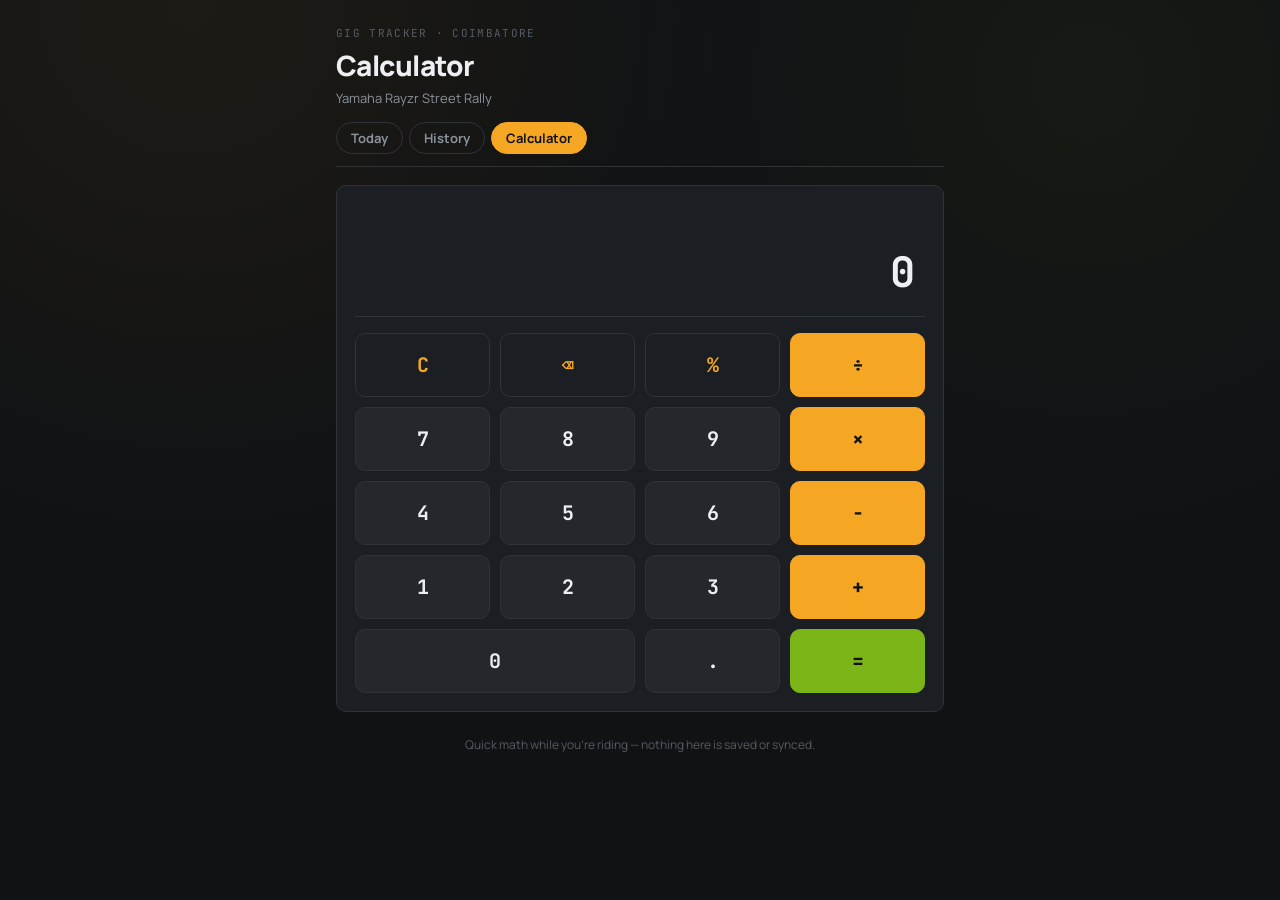
==== calculator.html @ 2472aa69 "v2.0.3" ====
<!DOCTYPE html>
<html lang="en">
<head>
<meta charset="UTF-8">
<meta name="viewport" content="width=device-width, initial-scale=1.0">
<title>Ride Log — Calculator</title>
<link rel="preconnect" href="https://fonts.googleapis.com">
<link rel="preconnect" href="https://fonts.gstatic.com" crossorigin>
<link href="https://fonts.googleapis.com/css2?family=JetBrains+Mono:wght@400;500;700;800&family=Manrope:wght@400;500;600;700;800&display=swap" rel="stylesheet">
<link rel="stylesheet" href="style.css">
</head>
<body>

<div class="dash">

  <!-- ===== HEADER ===== -->
  <header class="cluster-header">
    <div class="header-left">
      <span class="eyebrow">GIG TRACKER · COIMBATORE</span>
      <h1>Calculator</h1>
      <span class="bike-tag">Yamaha Rayzr Street Rally</span>
    </div>
  </header>

  <nav class="page-nav">
    <a href="index.html" class="page-nav-link">Today</a>
    <a href="history.html" class="page-nav-link">History</a>
    <a href="calculator.html" class="page-nav-link is-active">Calculator</a>
  </nav>

  <!-- ===== CALCULATOR ===== -->
  <section class="calc-wrap">
    <div class="calc-display">
      <div class="calc-expression" id="calcExpression">&nbsp;</div>
      <div class="calc-current" id="calcCurrent">0</div>
    </div>

    <div class="calc-grid">
      <button type="button" class="calc-btn calc-btn-fn" data-action="clear">C</button>
      <button type="button" class="calc-btn calc-btn-fn" data-action="backspace">⌫</button>
      <button type="button" class="calc-btn calc-btn-fn" data-action="percent">%</button>
      <button type="button" class="calc-btn calc-btn-op" data-action="op" data-op="÷">÷</button>

      <button type="button" class="calc-btn" data-action="digit" data-digit="7">7</button>
      <button type="button" class="calc-btn" data-action="digit" data-digit="8">8</button>
      <button type="button" class="calc-btn" data-action="digit" data-digit="9">9</button>
      <button type="button" class="calc-btn calc-btn-op" data-action="op" data-op="×">×</button>

      <button type="button" class="calc-btn" data-action="digit" data-digit="4">4</button>
      <button type="button" class="calc-btn" data-action="digit" data-digit="5">5</button>
      <button type="button" class="calc-btn" data-action="digit" data-digit="6">6</button>
      <button type="button" class="calc-btn calc-btn-op" data-action="op" data-op="−">−</button>

      <button type="button" class="calc-btn" data-action="digit" data-digit="1">1</button>
      <button type="button" class="calc-btn" data-action="digit" data-digit="2">2</button>
      <button type="button" class="calc-btn" data-action="digit" data-digit="3">3</button>
      <button type="button" class="calc-btn calc-btn-op" data-action="op" data-op="+">+</button>

      <button type="button" class="calc-btn calc-btn-wide" data-action="digit" data-digit="0">0</button>
      <button type="button" class="calc-btn" data-action="decimal">.</button>
      <button type="button" class="calc-btn calc-btn-equals" data-action="equals">=</button>
    </div>
  </section>

  <footer class="dash-footer">
    <p>Quick math while you're riding — nothing here is saved or synced.</p>
  </footer>

</div>

<script src="calculator.js"></script>
</body>
</html>
---- style.css ----
/* ============================================
   TOKENS
   ============================================ */
:root {
  --bg: #101214;
  --surface: #1b1e22;
  --surface-hi: #24282d;
  --hairline: #2e3339;

  --text: #edeff2;
  --text-dim: #8b929b;
  --text-faint: #565c64;

  --amber: #f5a623;
  --amber-dim: #7a5416;
  --red: #e4572e;
  --red-dim: #5c2417;
  --green: #7cb518;
  --green-dim: #33480d;
  --blue: #4d9de0;
  --blue-dim: #1f3f57;

  --font-display: 'JetBrains Mono', monospace;
  --font-body: 'Manrope', sans-serif;

  --radius: 10px;
}

* { box-sizing: border-box; }

/* [hidden] must always win over display:flex/grid set by component classes below */
[hidden] { display: none !important; }

html, body {
  margin: 0;
  padding: 0;
  background: var(--bg);
  color: var(--text);
  font-family: var(--font-body);
  -webkit-font-smoothing: antialiased;
}

body {
  background-image:
    radial-gradient(circle at 15% 0%, rgba(245, 166, 35, 0.06), transparent 40%),
    radial-gradient(circle at 85% 10%, rgba(124, 181, 24, 0.05), transparent 35%);
}

a { color: var(--amber); }

.dash {
  max-width: 640px;
  margin: 0 auto;
  padding: 20px 16px 48px;
}

/* ============================================
   HEADER
   ============================================ */
.cluster-header {
  display: flex;
  justify-content: space-between;
  align-items: flex-start;
  margin-bottom: 14px;
}

.eyebrow {
  font-family: var(--font-display);
  font-size: 11px;
  letter-spacing: 0.12em;
  color: var(--text-faint);
  text-transform: uppercase;
}

.header-left h1 {
  margin: 4px 0 2px;
  font-size: 28px;
  font-weight: 800;
  letter-spacing: -0.02em;
}

.bike-tag {
  font-size: 13px;
  color: var(--text-dim);
}

.header-right {
  display: flex;
  align-items: center;
  gap: 6px;
  margin-top: 6px;
  font-size: 12px;
  color: var(--text-dim);
  white-space: nowrap;
}

.sync-dot {
  width: 8px;
  height: 8px;
  border-radius: 50%;
  background: var(--text-faint);
  transition: background 0.3s ease, box-shadow 0.3s ease;
}
.sync-dot.is-live {
  background: var(--green);
  box-shadow: 0 0 6px rgba(124, 181, 24, 0.7);
}
.sync-dot.is-error {
  background: var(--red);
  box-shadow: 0 0 6px rgba(228, 87, 46, 0.7);
}

/* ============================================
   PAGE NAV
   ============================================ */
.page-nav {
  display: flex;
  gap: 6px;
  margin-bottom: 18px;
  border-bottom: 1px solid var(--hairline);
  padding-bottom: 12px;
}

.page-nav-link {
  font-family: var(--font-body);
  font-size: 13px;
  font-weight: 700;
  text-decoration: none;
  color: var(--text-dim);
  background: transparent;
  border: 1px solid var(--hairline);
  border-radius: 20px;
  padding: 6px 14px;
}

.page-nav-link.is-active {
  color: var(--bg);
  background: var(--amber);
  border-color: var(--amber);
}

/* ============================================
   DAY CONTROL
   ============================================ */
.day-control {
  margin-bottom: 14px;
}

.day-start-card,
.day-active-card {
  background: var(--surface);
  border: 1px solid var(--hairline);
  border-radius: var(--radius);
  padding: 18px;
}

.day-start-card {
  display: flex;
  flex-direction: column;
  gap: 8px;
}

.day-card-title {
  font-family: var(--font-display);
  font-size: 11px;
  letter-spacing: 0.1em;
  text-transform: uppercase;
  color: var(--text-faint);
}

.day-card-hint {
  margin: 0;
  font-size: 12px;
  color: var(--text-faint);
}

.day-start-row {
  display: flex;
  gap: 10px;
}

.day-start-row input {
  flex: 1;
}

.btn-start-day {
  font-family: var(--font-body);
  font-weight: 700;
  font-size: 14px;
  color: var(--bg);
  background: var(--green);
  border: none;
  border-radius: 6px;
  padding: 0 18px;
  cursor: pointer;
  white-space: nowrap;
}
.btn-start-day:hover:not(:disabled) { filter: brightness(1.08); }
.btn-start-day:disabled { opacity: 0.4; cursor: not-allowed; }

.day-active-card {
  display: flex;
  justify-content: space-between;
  align-items: center;
  gap: 12px;
  border-left: 3px solid var(--green);
}

.day-active-info {
  display: flex;
  flex-direction: column;
  gap: 2px;
}

.day-active-status {
  display: flex;
  align-items: center;
  gap: 6px;
  font-size: 12px;
  font-weight: 700;
  color: var(--green);
  text-transform: uppercase;
  letter-spacing: 0.06em;
}

.day-active-status .live-dot {
  width: 7px;
  height: 7px;
  border-radius: 50%;
  background: var(--green);
  box-shadow: 0 0 6px rgba(124, 181, 24, 0.8);
  animation: pulse 1.6s ease-in-out infinite;
}

@keyframes pulse {
  0%, 100% { opacity: 1; }
  50% { opacity: 0.4; }
}

.day-active-detail {
  font-family: var(--font-display);
  font-size: 13px;
  color: var(--text-dim);
}

.btn-end-day {
  font-family: var(--font-body);
  font-weight: 700;
  font-size: 13px;
  color: var(--text);
  background: var(--surface-hi);
  border: 1px solid var(--red-dim);
  border-radius: 6px;
  padding: 10px 16px;
  cursor: pointer;
  white-space: nowrap;
}
.btn-end-day:hover { border-color: var(--red); color: var(--red); }

/* ============================================
   GPS CAPTURE (Start Ride pickup, End Ride drop)
   ============================================ */
.gps-row {
  display: flex;
  gap: 8px;
}
.gps-row input { flex: 1; }

.gps-btn {
  font-family: var(--font-body);
  font-weight: 700;
  font-size: 13px;
  color: var(--bg);
  background: var(--blue);
  border: none;
  border-radius: 6px;
  padding: 0 14px;
  cursor: pointer;
  white-space: nowrap;
}
.gps-btn:hover { filter: brightness(1.08); }
.gps-btn:disabled { opacity: 0.5; cursor: not-allowed; }

.gps-btn-warehouse {
  background: var(--amber);
}

.warehouse-save-link {
  display: block;
  margin-top: 6px;
  font-family: var(--font-body);
  font-size: 12px;
  font-weight: 600;
  color: var(--amber);
  background: transparent;
  border: none;
  padding: 0;
  cursor: pointer;
  text-align: left;
}
.warehouse-save-link:hover { text-decoration: underline; }

.checkbox-label {
  display: flex;
  align-items: center;
  gap: 8px;
  font-size: 13px;
  font-weight: 600;
  color: var(--text-dim);
  cursor: pointer;
}
.checkbox-label input[type="checkbox"] {
  width: 18px;
  height: 18px;
  accent-color: var(--amber);
  cursor: pointer;
}

.gps-status {
  display: block;
  font-size: 11px;
  margin-top: 4px;
  min-height: 14px;
}
.gps-status-loading { color: var(--text-faint); }
.gps-status-ok { color: var(--green); }
.gps-status-error { color: var(--red); }

.distance-display {
  font-family: var(--font-display);
  font-weight: 700;
  font-size: 15px;
  color: var(--amber);
  background: var(--surface-hi);
  border: 1px solid var(--hairline);
  border-radius: 6px;
  padding: 10px;
}

/* ============================================
   RIDE IN PROGRESS (blue accent — distinct from
   the green day-in-progress card)
   ============================================ */
.ride-active-card {
  display: flex;
  justify-content: space-between;
  align-items: center;
  gap: 12px;
  background: var(--surface);
  border: 1px solid var(--hairline);
  border-left: 3px solid var(--blue);
  border-radius: var(--radius);
  padding: 18px;
}

.ride-active-info {
  display: flex;
  flex-direction: column;
  gap: 2px;
}

.ride-active-status {
  display: flex;
  align-items: center;
  gap: 6px;
  font-size: 12px;
  font-weight: 700;
  color: var(--blue);
  text-transform: uppercase;
  letter-spacing: 0.06em;
}

.ride-active-status .live-dot {
  width: 7px;
  height: 7px;
  border-radius: 50%;
  background: var(--blue);
  box-shadow: 0 0 6px rgba(77, 157, 224, 0.8);
  animation: pulse 1.6s ease-in-out infinite;
}

.ride-active-detail {
  font-family: var(--font-display);
  font-size: 13px;
  color: var(--text-dim);
}

.btn-end-ride {
  font-family: var(--font-body);
  font-weight: 700;
  font-size: 13px;
  color: var(--text);
  background: var(--surface-hi);
  border: 1px solid var(--blue-dim);
  border-radius: 6px;
  padding: 10px 16px;
  cursor: pointer;
  white-space: nowrap;
}
.btn-end-ride:hover { border-color: var(--blue); color: var(--blue); }

/* ============================================
   DAY-COMPLETE CARD
   ============================================ */
.day-complete-card {
  background: var(--surface);
  border: 1px solid var(--green-dim);
  border-radius: var(--radius);
  padding: 18px;
  margin-bottom: 14px;
}

.day-complete-figures {
  display: flex;
  flex-wrap: wrap;
  gap: 14px 8px;
  margin: 12px 0 16px;
}

.day-complete-actions {
  display: flex;
  gap: 10px;
}

.day-complete-actions .btn-secondary,
.day-complete-actions .btn-save {
  flex: 1;
  margin-top: 0;
  text-align: center;
  text-decoration: none;
  display: flex;
  align-items: center;
  justify-content: center;
}

/* ============================================
   ODOMETER BLOCK (Today strip)
   ============================================ */
.odometer-block {
  background: var(--surface);
  border: 1px solid var(--hairline);
  border-radius: var(--radius);
  padding: 22px 20px 18px;
  margin-bottom: 14px;
  position: relative;
  overflow: hidden;
}

.odometer-block::before {
  content: '';
  position: absolute;
  top: 0; left: 0; right: 0;
  height: 2px;
  background: linear-gradient(90deg, var(--amber), transparent 70%);
}

.odo-label {
  font-family: var(--font-display);
  font-size: 11px;
  letter-spacing: 0.14em;
  color: var(--text-faint);
}

.odo-digits {
  font-family: var(--font-display);
  font-weight: 700;
  font-variant-numeric: tabular-nums;
  font-size: 52px;
  line-height: 1.1;
  color: var(--amber);
  margin-top: 2px;
  display: flex;
  align-items: baseline;
  gap: 4px;
}

.odo-digits .rupee {
  font-size: 28px;
  color: var(--text-dim);
}

.odo-secondary {
  display: flex;
  align-items: center;
  margin-top: 16px;
  padding-top: 14px;
  border-top: 1px solid var(--hairline);
}

.odo-stat {
  flex: 1;
  text-align: center;
}

.odo-stat-value {
  display: block;
  font-family: var(--font-display);
  font-size: 18px;
  font-weight: 700;
  font-variant-numeric: tabular-nums;
}

.odo-stat-label {
  display: block;
  font-size: 11px;
  color: var(--text-faint);
  margin-top: 2px;
  text-transform: uppercase;
  letter-spacing: 0.08em;
}

.odo-divider {
  width: 1px;
  height: 28px;
  background: var(--hairline);
}

.odo-payment-split {
  display: flex;
  gap: 8px;
  margin-top: 14px;
}

.pay-chip {
  flex: 1;
  display: flex;
  justify-content: space-between;
  align-items: center;
  border-radius: 6px;
  padding: 8px 12px;
  font-size: 12px;
}

.pay-chip-cash {
  background: var(--green-dim);
  color: #cbe89a;
}
.pay-chip-upi {
  background: var(--blue-dim);
  color: #b9dcf5;
}

.pay-chip-label {
  font-weight: 600;
  text-transform: uppercase;
  letter-spacing: 0.06em;
  font-size: 10px;
}

.pay-chip-value {
  font-family: var(--font-display);
  font-weight: 700;
  font-variant-numeric: tabular-nums;
}

/* ============================================
   RANGE STRIP (History page)
   ============================================ */
.range-strip {
  background: var(--surface);
  border: 1px solid var(--hairline);
  border-radius: var(--radius);
  padding: 14px 16px 16px;
  margin-bottom: 28px;
}

.range-tabs {
  display: flex;
  gap: 6px;
  margin-bottom: 14px;
}

.range-tab {
  font-family: var(--font-body);
  font-size: 12px;
  font-weight: 600;
  color: var(--text-dim);
  background: transparent;
  border: 1px solid var(--hairline);
  border-radius: 20px;
  padding: 5px 12px;
  cursor: pointer;
  transition: all 0.15s ease;
}

.range-tab.is-active {
  color: var(--bg);
  background: var(--amber);
  border-color: var(--amber);
}

.range-figures {
  display: flex;
  flex-wrap: wrap;
  gap: 14px 8px;
}

.range-figure {
  flex: 1 1 40%;
  min-width: 110px;
}

.range-figure-value {
  display: block;
  font-family: var(--font-display);
  font-size: 16px;
  font-weight: 700;
  font-variant-numeric: tabular-nums;
  white-space: nowrap;
  overflow: hidden;
  text-overflow: ellipsis;
}

.range-figure-label {
  display: block;
  font-size: 11px;
  color: var(--text-faint);
  margin-top: 2px;
}

/* ============================================
   SECTION HEADINGS
   ============================================ */
h2 {
  display: flex;
  align-items: center;
  gap: 10px;
  font-size: 15px;
  font-weight: 700;
  letter-spacing: -0.01em;
  margin: 0 0 14px;
}

.section-num {
  font-family: var(--font-display);
  font-size: 12px;
  color: var(--bg);
  background: var(--text-dim);
  border-radius: 4px;
  padding: 2px 6px;
}

/* ============================================
   LOCKED NOTICE
   ============================================ */
.locked-notice {
  background: var(--surface);
  border: 1px dashed var(--hairline);
  border-radius: var(--radius);
  padding: 16px;
  color: var(--text-faint);
  font-size: 13px;
  text-align: center;
}

/* ============================================
   FORM (shared: ride form + modal form)
   ============================================ */
.log-form-section {
  margin-bottom: 24px;
}

.ride-form,
.modal form {
  display: grid;
  grid-template-columns: 1fr;
  gap: 12px;
  background: var(--surface);
  border: 1px solid var(--hairline);
  border-radius: var(--radius);
  padding: 18px;
}

.modal form {
  border: none;
  padding: 0;
}

.field {
  display: flex;
  flex-direction: column;
  gap: 6px;
}

.field-full { grid-column: 1 / -1; }

label {
  font-size: 12px;
  font-weight: 600;
  color: var(--text-dim);
}

.optional {
  font-weight: 400;
  color: var(--text-faint);
}

input, select {
  font-family: var(--font-body);
  font-size: 14px;
  color: var(--text);
  background: var(--surface-hi);
  border: 1px solid var(--hairline);
  border-radius: 6px;
  padding: 10px 10px;
  width: 100%;
}

input:focus, select:focus {
  outline: 2px solid var(--amber);
  outline-offset: 1px;
}

input::placeholder { color: var(--text-faint); }

/* Fare input gets extra visual weight since it's tapped every ride */
#fare {
  font-family: var(--font-display);
  font-size: 22px;
  font-weight: 700;
  padding: 12px 10px;
}

/* ============================================
   CANCELLED-RIDE TOGGLE
   ============================================ */
.cancelled-toggle {
  grid-column: 1 / -1;
  display: flex;
  justify-content: space-between;
  align-items: center;
  font-family: var(--font-body);
  font-size: 13px;
  font-weight: 600;
  color: var(--text-dim);
  background: var(--surface-hi);
  border: 1px solid var(--hairline);
  border-radius: 6px;
  padding: 10px 14px;
  cursor: pointer;
}

.cancelled-toggle-state {
  font-family: var(--font-display);
  font-weight: 700;
  color: var(--text-faint);
}

.cancelled-toggle.is-active {
  border-color: var(--red);
  color: var(--red);
}
.cancelled-toggle.is-active .cancelled-toggle-state {
  color: var(--red);
}

/* ============================================
   TIP / EXTRA COLLAPSIBLE
   ============================================ */
.extras-toggle {
  grid-column: 1 / -1;
  font-family: var(--font-body);
  font-size: 13px;
  font-weight: 600;
  color: var(--amber);
  background: transparent;
  border: 1px dashed var(--hairline);
  border-radius: 6px;
  padding: 10px;
  cursor: pointer;
  text-align: left;
}

.extras-fields {
  grid-column: 1 / -1;
  display: grid;
  grid-template-columns: 1fr 1fr;
  gap: 12px;
}

/* ============================================
   PILL GROUPS (platform + payment)
   ============================================ */
.pill-group {
  display: flex;
  flex-wrap: wrap;
  gap: 8px;
}

.pill {
  font-family: var(--font-body);
  font-size: 13px;
  font-weight: 600;
  color: var(--text-dim);
  background: var(--surface-hi);
  border: 1px solid var(--hairline);
  border-radius: 20px;
  padding: 9px 16px;
  cursor: pointer;
  transition: all 0.15s ease;
}

.pill.is-active {
  color: var(--bg);
  background: var(--amber);
  border-color: var(--amber);
}

.pill-group-payment .pill {
  flex: 1;
  text-align: center;
  border-radius: 6px;
  padding: 12px;
}

.pill-group-payment .pill-cash.is-active {
  background: var(--green);
  border-color: var(--green);
  color: var(--bg);
}
.pill-group-payment .pill-upi.is-active {
  background: var(--blue);
  border-color: var(--blue);
  color: var(--bg);
}

/* ============================================
   BUTTONS
   ============================================ */
.btn-save {
  grid-column: 1 / -1;
  margin-top: 4px;
  font-family: var(--font-body);
  font-weight: 700;
  font-size: 14px;
  color: var(--bg);
  background: var(--amber);
  border: none;
  border-radius: 6px;
  padding: 14px;
  cursor: pointer;
  transition: filter 0.15s ease, transform 0.05s ease;
}

.btn-save:hover:not(:disabled) { filter: brightness(1.08); }
.btn-save:active:not(:disabled) { transform: scale(0.99); }
.btn-save:disabled { opacity: 0.5; cursor: not-allowed; }

.btn-secondary {
  font-family: var(--font-body);
  font-weight: 600;
  font-size: 14px;
  color: var(--text-dim);
  background: transparent;
  border: 1px solid var(--hairline);
  border-radius: 6px;
  padding: 14px;
  cursor: pointer;
}

/* ============================================
   RECENT RIDES (Today page mini-list)
   ============================================ */
.recent-rides {
  margin-bottom: 24px;
}

.recent-list {
  background: var(--surface);
  border: 1px solid var(--hairline);
  border-radius: var(--radius);
  overflow: hidden;
}

.recent-row {
  display: flex;
  align-items: center;
  gap: 10px;
  padding: 11px 14px;
  border-bottom: 1px solid var(--hairline);
  font-size: 13px;
}
.recent-row:last-child { border-bottom: none; }

.recent-time {
  font-family: var(--font-display);
  color: var(--text-faint);
  flex-shrink: 0;
}

.recent-mid {
  flex: 1;
  color: var(--text-dim);
  overflow: hidden;
  text-overflow: ellipsis;
  white-space: nowrap;
}

.recent-amount {
  font-family: var(--font-display);
  font-weight: 700;
  flex-shrink: 0;
}

.recent-row-cancelled .recent-amount {
  color: var(--red);
  font-weight: 600;
}

.recent-empty {
  padding: 18px 14px;
  color: var(--text-faint);
  font-size: 13px;
  text-align: center;
  margin: 0;
}

/* ============================================
   TABLE (History page)
   ============================================ */
.log-table-section { margin-bottom: 20px; }

/* ============================================
   ACCORDION (date-grouped ride log)
   ============================================ */
.accordion {
  display: flex;
  flex-direction: column;
  gap: 8px;
}

.date-group {
  background: var(--surface);
  border: 1px solid var(--hairline);
  border-radius: var(--radius);
  overflow: hidden;
}

.date-group-summary {
  display: flex;
  align-items: center;
  gap: 10px;
  padding: 14px 16px;
  cursor: pointer;
  list-style: none;
  user-select: none;
}
.date-group-summary::-webkit-details-marker { display: none; }
.date-group-summary::marker { content: ''; }

.date-group-date {
  font-family: var(--font-display);
  font-weight: 700;
  font-size: 14px;
}

.date-group-meta {
  flex: 1;
  font-size: 12px;
  color: var(--text-faint);
  font-family: var(--font-display);
}

.date-group-chevron {
  color: var(--text-faint);
  transition: transform 0.15s ease;
  font-size: 12px;
}

.date-group[open] .date-group-chevron {
  transform: rotate(180deg);
}

.date-group[open] .date-group-summary {
  border-bottom: 1px solid var(--hairline);
}

.date-group-table-wrap {
  border: none;
  border-radius: 0;
  max-height: 320px;
}

.table-wrap {
  background: var(--surface);
  border: 1px solid var(--hairline);
  border-radius: var(--radius);
  overflow-x: auto;
  overflow-y: auto;
  max-height: 380px;
  position: relative;
}

.table-wrap::after {
  content: '';
  position: sticky;
  float: right;
  top: 0;
  right: 0;
  width: 18px;
  height: 100%;
  margin-left: -18px;
  background: linear-gradient(90deg, transparent, var(--surface));
  pointer-events: none;
}

.log-table {
  width: 100%;
  border-collapse: collapse;
  font-size: 13px;
  white-space: nowrap;
}

.log-table th {
  text-align: left;
  font-family: var(--font-display);
  font-size: 10px;
  letter-spacing: 0.08em;
  text-transform: uppercase;
  color: var(--text-faint);
  padding: 12px 14px;
  border-bottom: 1px solid var(--hairline);
  position: sticky;
  top: 0;
  background: var(--surface);
  z-index: 1;
}

.log-table td {
  padding: 11px 14px;
  border-bottom: 1px solid var(--hairline);
  font-variant-numeric: tabular-nums;
}

.log-table tbody tr:last-child td { border-bottom: none; }

.log-table td.net-positive { color: var(--green); font-weight: 700; }
.log-table td.net-negative { color: var(--red); font-weight: 700; }

.row-cancelled td {
  color: var(--text-faint);
  font-style: italic;
}

.peak-dot {
  display: inline-block;
  width: 6px;
  height: 6px;
  border-radius: 50%;
  background: var(--amber);
  margin-right: 6px;
  vertical-align: middle;
}

.pay-tag {
  font-size: 11px;
  font-weight: 700;
  padding: 2px 7px;
  border-radius: 4px;
}
.pay-tag-cash { background: var(--green-dim); color: #cbe89a; }
.pay-tag-upi { background: var(--blue-dim); color: #b9dcf5; }

.empty-row td {
  color: var(--text-faint);
  text-align: center;
  padding: 24px 14px;
  white-space: normal;
}

/* ============================================
   FOOTER
   ============================================ */
.dash-footer {
  text-align: center;
  margin-top: 24px;
}

.dash-footer p {
  font-size: 12px;
  color: var(--text-faint);
}

/* ============================================
   MODAL (end day)
   ============================================ */
.modal-overlay {
  position: fixed;
  inset: 0;
  background: rgba(0, 0, 0, 0.6);
  display: flex;
  align-items: flex-end;
  justify-content: center;
  z-index: 100;
  padding: 0;
}

.modal {
  background: var(--surface);
  border: 1px solid var(--hairline);
  border-radius: 16px 16px 0 0;
  padding: 22px 18px calc(18px + env(safe-area-inset-bottom));
  width: 100%;
  max-width: 640px;
}

.modal-title {
  margin: 0 0 16px;
  font-size: 18px;
  font-weight: 800;
}

.modal-actions {
  grid-column: 1 / -1;
  display: flex;
  gap: 10px;
  margin-top: 4px;
}

.modal-actions .btn-secondary,
.modal-actions .btn-save {
  flex: 1;
  margin-top: 0;
}

@media (min-width: 480px) {
  .modal-overlay { align-items: center; }
  .modal { border-radius: 16px; max-width: 420px; }
}

/* ============================================
   CALCULATOR
   ============================================ */
.calc-wrap {
  background: var(--surface);
  border: 1px solid var(--hairline);
  border-radius: var(--radius);
  padding: 18px;
}

.calc-display {
  text-align: right;
  padding: 20px 10px 16px;
  margin-bottom: 16px;
  border-bottom: 1px solid var(--hairline);
}

.calc-expression {
  font-family: var(--font-display);
  font-size: 15px;
  color: var(--text-faint);
  min-height: 20px;
}

.calc-current {
  font-family: var(--font-display);
  font-weight: 700;
  font-size: 42px;
  color: var(--text);
  font-variant-numeric: tabular-nums;
  overflow-x: auto;
  white-space: nowrap;
}

.calc-grid {
  display: grid;
  grid-template-columns: repeat(4, 1fr);
  gap: 10px;
}

.calc-btn {
  font-family: var(--font-display);
  font-weight: 700;
  font-size: 20px;
  color: var(--text);
  background: var(--surface-hi);
  border: 1px solid var(--hairline);
  border-radius: 10px;
  padding: 18px 0;
  cursor: pointer;
  transition: filter 0.1s ease, transform 0.05s ease;
}
.calc-btn:active { transform: scale(0.96); filter: brightness(1.15); }

.calc-btn-fn {
  color: var(--amber);
  background: var(--surface);
}

.calc-btn-op {
  color: var(--bg);
  background: var(--amber);
  border-color: var(--amber);
}

.calc-btn-equals {
  color: var(--bg);
  background: var(--green);
  border-color: var(--green);
}

.calc-btn-wide {
  grid-column: span 2;
}
/* ============================================
   RESPONSIVE
   ============================================ */
@media (max-width: 420px) {
  .odo-digits { font-size: 42px; }
  .odo-digits .rupee { font-size: 22px; }
  .day-active-card { flex-direction: column; align-items: stretch; text-align: left; }
  .btn-end-day { width: 100%; }
  .ride-active-card { flex-direction: column; align-items: stretch; text-align: left; }
  .btn-end-ride { width: 100%; }
  .extras-fields { grid-template-columns: 1fr; }
  .gps-row { flex-wrap: wrap; }
  .gps-row input { flex-basis: 100%; }
}

/* ============================================
   REDUCED MOTION
   ============================================ */
@media (prefers-reduced-motion: reduce) {
  * { transition: none !important; animation: none !important; }
}
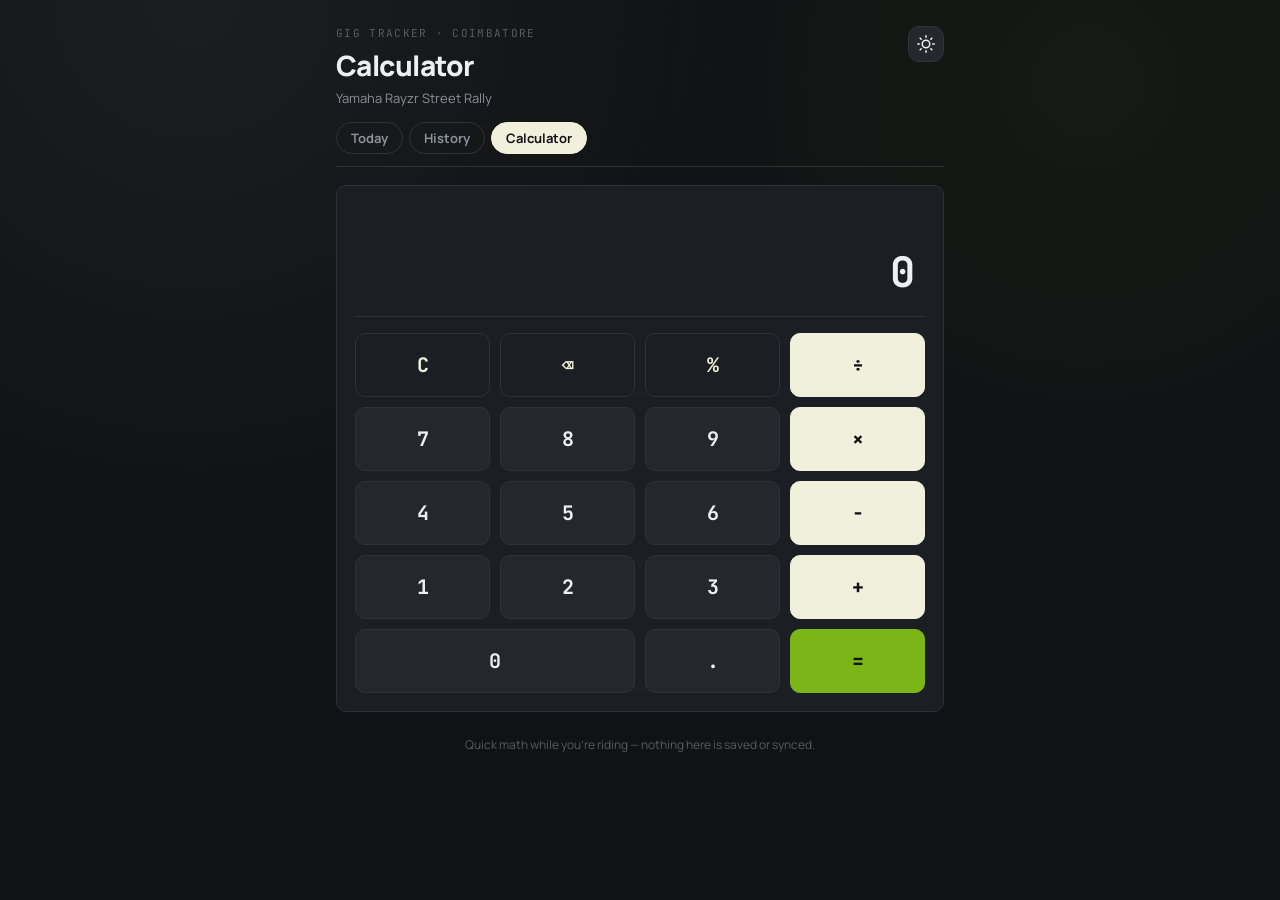
==== commit 55d892fd: "GIG Dashboard v2.0.4" ====
--- a/calculator.html
+++ b/calculator.html
@@ -4,6 +4,11 @@
 <meta charset="UTF-8">
 <meta name="viewport" content="width=device-width, initial-scale=1.0">
 <title>Ride Log — Calculator</title>
+<meta name="theme-color" content="#101214">
+
+<!-- Applies the saved theme before paint, so there's no flash of the wrong theme -->
+<script src="theme.js"></script>
+
 <link rel="preconnect" href="https://fonts.googleapis.com">
 <link rel="preconnect" href="https://fonts.gstatic.com" crossorigin>
 <link href="https://fonts.googleapis.com/css2?family=JetBrains+Mono:wght@400;500;700;800&family=Manrope:wght@400;500;600;700;800&display=swap" rel="stylesheet">
@@ -19,6 +24,9 @@
       <span class="eyebrow">GIG TRACKER · COIMBATORE</span>
       <h1>Calculator</h1>
       <span class="bike-tag">Yamaha Rayzr Street Rally</span>
+    </div>
+    <div class="header-right">
+      <button type="button" class="theme-toggle" id="themeToggle" aria-label="Toggle theme"></button>
     </div>
   </header>
 
--- a/style.css
+++ b/style.css
@@ -11,7 +11,7 @@
   --text-dim: #8b929b;
   --text-faint: #565c64;
 
-  --amber: #f5a623;
+  --amber: #F1F0DC;
   --amber-dim: #7a5416;
   --red: #e4572e;
   --red-dim: #5c2417;
@@ -26,6 +26,30 @@
   --radius: 10px;
 }
 
+/* ============================================
+   TOKENS — LIGHT THEME (sage)
+   Activated by data-theme="light" on <html>,
+   set and persisted by theme.js.
+   ============================================ */
+[data-theme="light"] {
+  --bg: #F1F0DC;
+  --surface: #FFFFFF;
+  --surface-hi: #D1DFC5;
+  --hairline: #A9C3A1;
+
+  --text: #33453A;
+  --text-dim: #526B5A;
+  --text-faint: #76977D;
+
+  /* Brand accent — was amber, now the sage swatch, so the active
+     tab, links, focus rings, etc. pick up the new theme color */
+  --amber: #526B5A;
+  --amber-dim: #C9D6C6;
+  --red-dim: #F7DAD1;
+  --green-dim: #DCEFC7;
+  --blue-dim: #D7EAF7;
+}
+
 * { box-sizing: border-box; }
 
 /* [hidden] must always win over display:flex/grid set by component classes below */
@@ -42,8 +66,26 @@
 
 body {
   background-image:
-    radial-gradient(circle at 15% 0%, rgba(245, 166, 35, 0.06), transparent 40%),
+    radial-gradient(circle at 15% 0%, rgba(241, 240, 220, 0.05), transparent 40%),
     radial-gradient(circle at 85% 10%, rgba(124, 181, 24, 0.05), transparent 35%);
+  transition: background-color 0.25s ease, color 0.25s ease;
+}
+
+[data-theme="light"] body {
+  background-image:
+    radial-gradient(circle at 15% 0%, rgba(82, 107, 90, 0.08), transparent 40%),
+    radial-gradient(circle at 85% 10%, rgba(169, 195, 161, 0.22), transparent 35%);
+}
+
+/* Chip/tag text was tuned for light-on-dark dim backgrounds; flip it for
+   the light theme so cash/UPI badges stay legible on the paler tints. */
+[data-theme="light"] .pay-chip-cash,
+[data-theme="light"] .pay-tag-cash {
+  color: #2f5233;
+}
+[data-theme="light"] .pay-chip-upi,
+[data-theme="light"] .pay-tag-upi {
+  color: #1d4e73;
 }
 
 a { color: var(--amber); }
@@ -109,6 +151,28 @@
   background: var(--red);
   box-shadow: 0 0 6px rgba(228, 87, 46, 0.7);
 }
+
+/* ============================================
+   THEME TOGGLE
+   ============================================ */
+.theme-toggle {
+  display: flex;
+  align-items: center;
+  justify-content: center;
+  width: 36px;
+  height: 36px;
+  flex-shrink: 0;
+  color: var(--text);
+  background: var(--surface-hi);
+  border: 1px solid var(--hairline);
+  border-radius: 11px;
+  padding: 0;
+  cursor: pointer;
+  transition: background-color 0.2s ease, border-color 0.2s ease, transform 0.05s ease;
+}
+.theme-toggle:hover { border-color: var(--amber); color: var(--amber); }
+.theme-toggle:active { transform: scale(0.92); }
+.theme-toggle svg { display: block; }
 
 /* ============================================
    PAGE NAV
